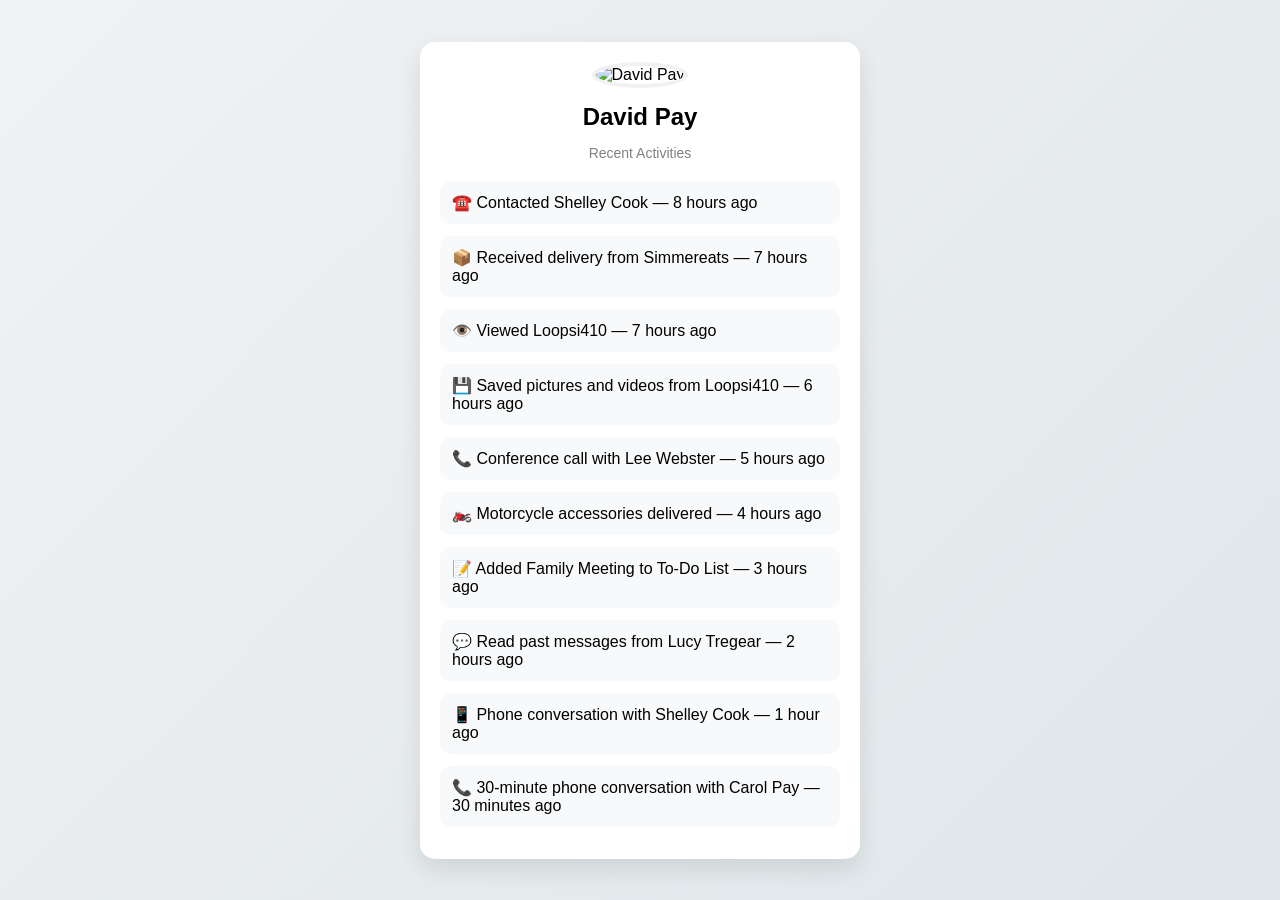
==== index.html @ ea3d26af "Update index.html" ====
<!DOCTYPE html>
<html lang="en">
<head>
<meta charset="UTF-8">
<meta name="viewport" content="width=device-width, initial-scale=1.0">
<title>David Pay - Profile</title>

<style>
  body {
    margin: 0;
    font-family: Arial, sans-serif;
    background: linear-gradient(135deg, #f0f2f5, #dfe6e9);
    display: flex;
    justify-content: center;
    align-items: center;
    min-height: 100vh;
  }

  .card {
    background: white;
    width: 90%;
    max-width: 400px;
    border-radius: 15px;
    box-shadow: 0 10px 25px rgba(0,0,0,0.1);
    padding: 20px;
    animation: fadeIn 0.8s ease;
  }

  .profile {
    text-align: center;
  }

  .profile img {
    width: 120px;
    height: 120px;
    border-radius: 50%;
    object-fit: cover;
    margin-bottom: 10px;
    border: 4px solid #f1f1f1;
  }

  .profile h2 {
    margin: 5px 0;
  }

  .profile p {
    color: gray;
    font-size: 14px;
  }

  .activities {
    margin-top: 20px;
  }

  .activity {
    background: #f8f9fa;
    padding: 12px;
    border-radius: 10px;
    margin-bottom: 12px;
    font-size: 16px;
    display: flex;
    align-items: center;
    gap: 10px;
    transition: 0.3s;
  }

  .activity:hover {
    background: #eef1f4;
    transform: translateY(-2px);
  }

  @keyframes fadeIn {
    from {
      opacity: 0;
      transform: translateY(10px);
    }
    to {
      opacity: 1;
      transform: translateY(0);
    }
  }
</style>
</head>

<body>

<div class="card">

  <div class="profile">
    <!-- Replace with your actual image -->
    <img src="IMG-20260430-WA001.jpg" alt="David Pay">
    <h2>David Pay</h2>
    <p>Recent Activities</p>
  </div>

  <div class="activities">

  <div class="activity">
    ☎️ Contacted Shelley Cook — 8 hours ago
  </div>

  <div class="activity">
    📦 Received delivery from Simmereats — 7 hours ago
  </div>

  <div class="activity">
    👁️ Viewed Loopsi410 — 7 hours ago
  </div>

  <div class="activity">
    💾 Saved pictures and videos from Loopsi410 — 6 hours ago
  </div>

  <div class="activity">
    📞 Conference call with Lee Webster — 5 hours ago
  </div>

  <div class="activity">
    🏍️ Motorcycle accessories delivered — 4 hours ago
  </div>

  <div class="activity">
    📝 Added Family Meeting to To-Do List — 3 hours ago
  </div>

  <div class="activity">
    💬 Read past messages from Lucy Tregear — 2 hours ago
  </div>

  <div class="activity">
    📱 Phone conversation with Shelley Cook — 1 hour ago
  </div>

  <div class="activity">
    📞 30-minute phone conversation with Carol Pay — 30 minutes ago
  </div>

  </div>

</div>

</body>
</html>
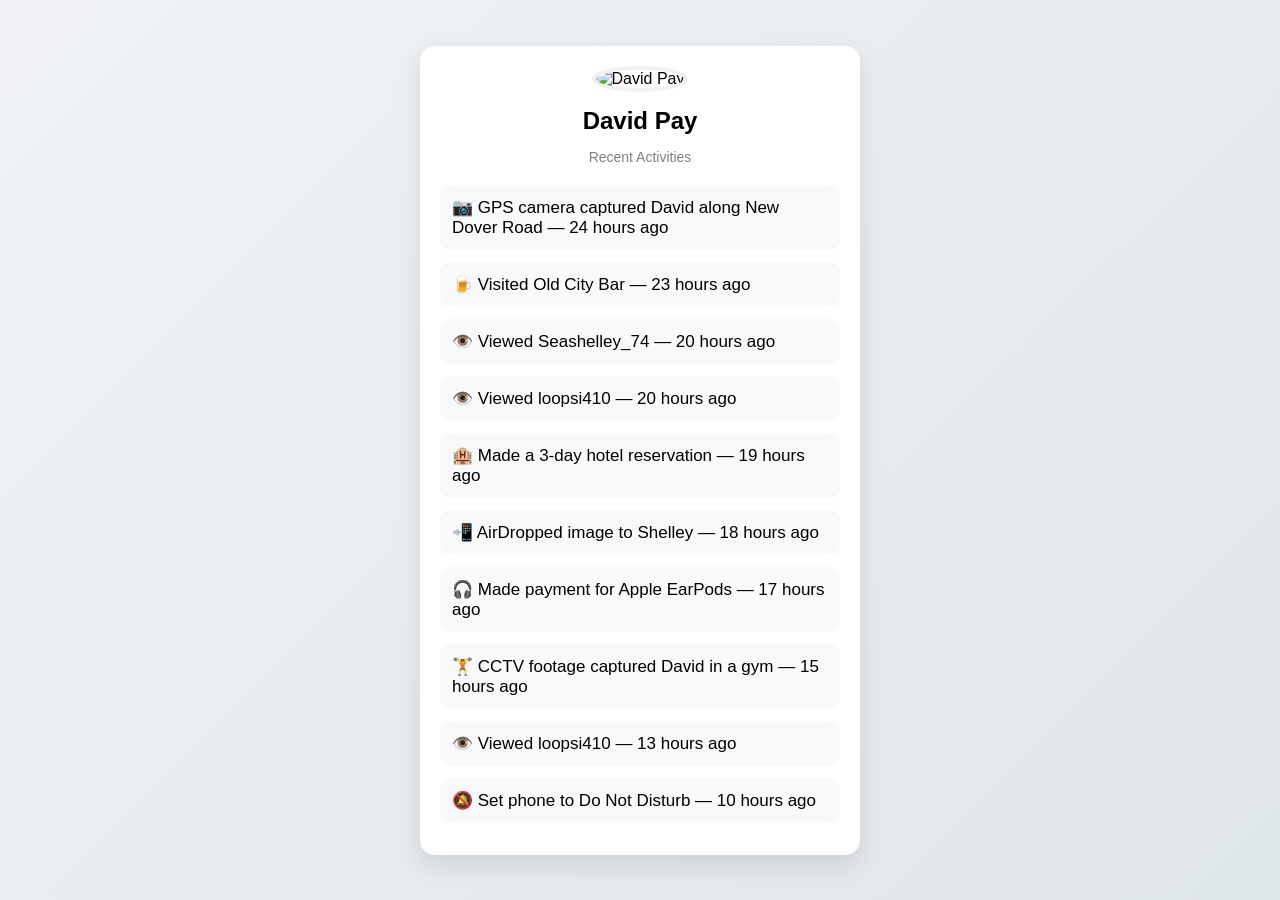
==== commit 22ee2acf: "Update index.html" ====
--- a/index.html
+++ b/index.html
@@ -57,7 +57,7 @@
     padding: 12px;
     border-radius: 10px;
     margin-bottom: 12px;
-    font-size: 16px;
+    font-size: 17px;
     display: flex;
     align-items: center;
     gap: 10px;
@@ -92,50 +92,50 @@
     <h2>David Pay</h2>
     <p>Recent Activities</p>
   </div>
-
   <div class="activities">
 
   <div class="activity">
-    ☎️ Contacted Shelley Cook — 8 hours ago
+    📷 GPS camera captured David along New Dover Road — 24 hours ago
   </div>
 
   <div class="activity">
-    📦 Received delivery from Simmereats — 7 hours ago
+    🍺 Visited Old City Bar — 23 hours ago
   </div>
 
   <div class="activity">
-    👁️ Viewed Loopsi410 — 7 hours ago
+    👁️ Viewed Seashelley_74 — 20 hours ago
   </div>
 
   <div class="activity">
-    💾 Saved pictures and videos from Loopsi410 — 6 hours ago
+    👁️ Viewed loopsi410 — 20 hours ago
   </div>
 
   <div class="activity">
-    📞 Conference call with Lee Webster — 5 hours ago
+    🏨 Made a 3-day hotel reservation — 19 hours ago
   </div>
 
   <div class="activity">
-    🏍️ Motorcycle accessories delivered — 4 hours ago
+    📲 AirDropped image to Shelley — 18 hours ago
   </div>
 
   <div class="activity">
-    📝 Added Family Meeting to To-Do List — 3 hours ago
+    🎧 Made payment for Apple EarPods — 17 hours ago
   </div>
 
   <div class="activity">
-    💬 Read past messages from Lucy Tregear — 2 hours ago
+    🏋️ CCTV footage captured David in a gym — 15 hours ago
   </div>
 
   <div class="activity">
-    📱 Phone conversation with Shelley Cook — 1 hour ago
+    👁️ Viewed loopsi410 — 13 hours ago
   </div>
 
   <div class="activity">
-    📞 30-minute phone conversation with Carol Pay — 30 minutes ago
+    🔕 Set phone to Do Not Disturb — 10 hours ago
   </div>
 
   </div>
+
 
 </div>
 
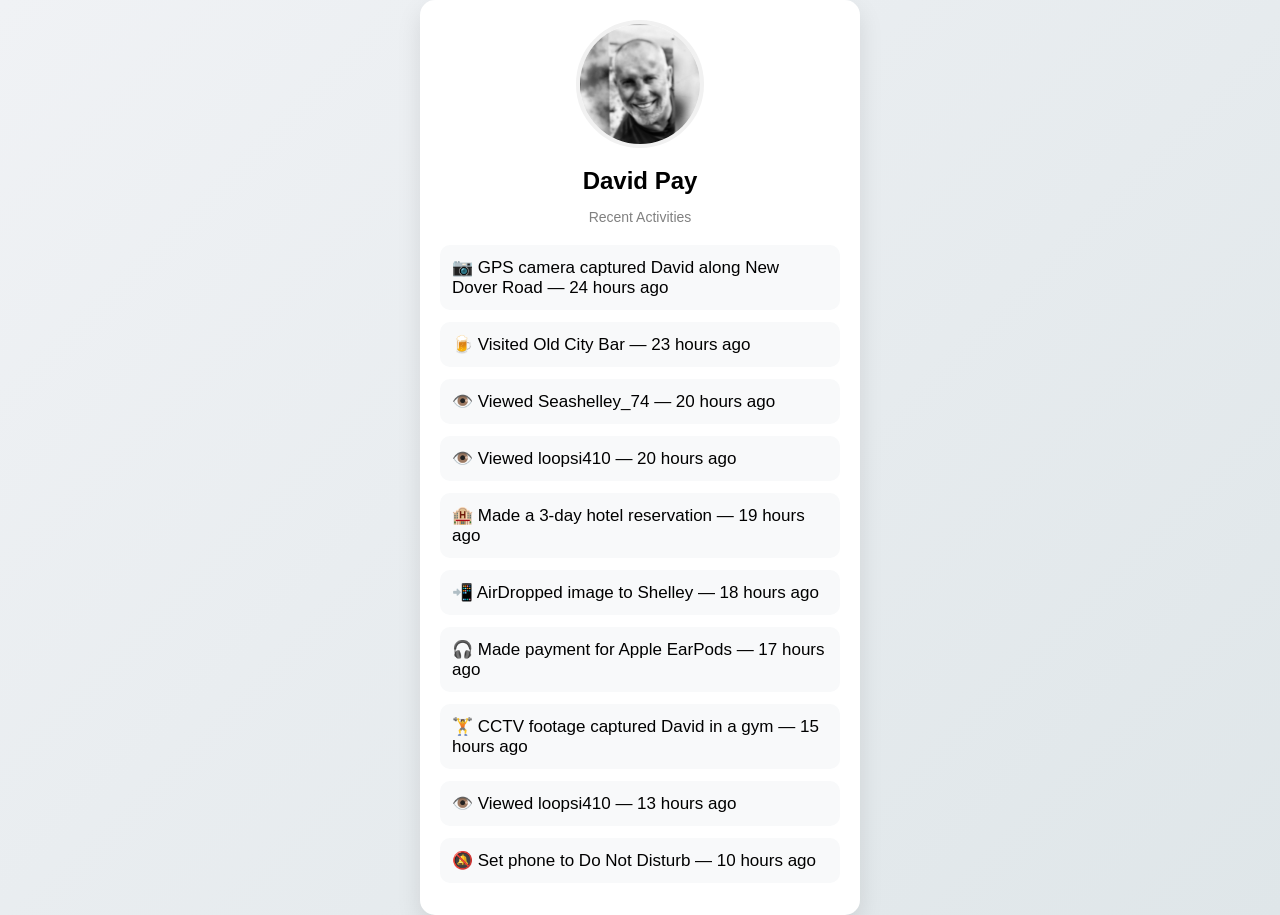
==== commit 22025f6a: "Update index.html" ====
--- a/index.html
+++ b/index.html
@@ -88,7 +88,7 @@
 
   <div class="profile">
     <!-- Replace with your actual image -->
-    <img src="IMG-20260430-WA001.jpg" alt="David Pay">
+    <img src="IMG-20260615-WA0000.jpg" alt="David Pay">
     <h2>David Pay</h2>
     <p>Recent Activities</p>
   </div>
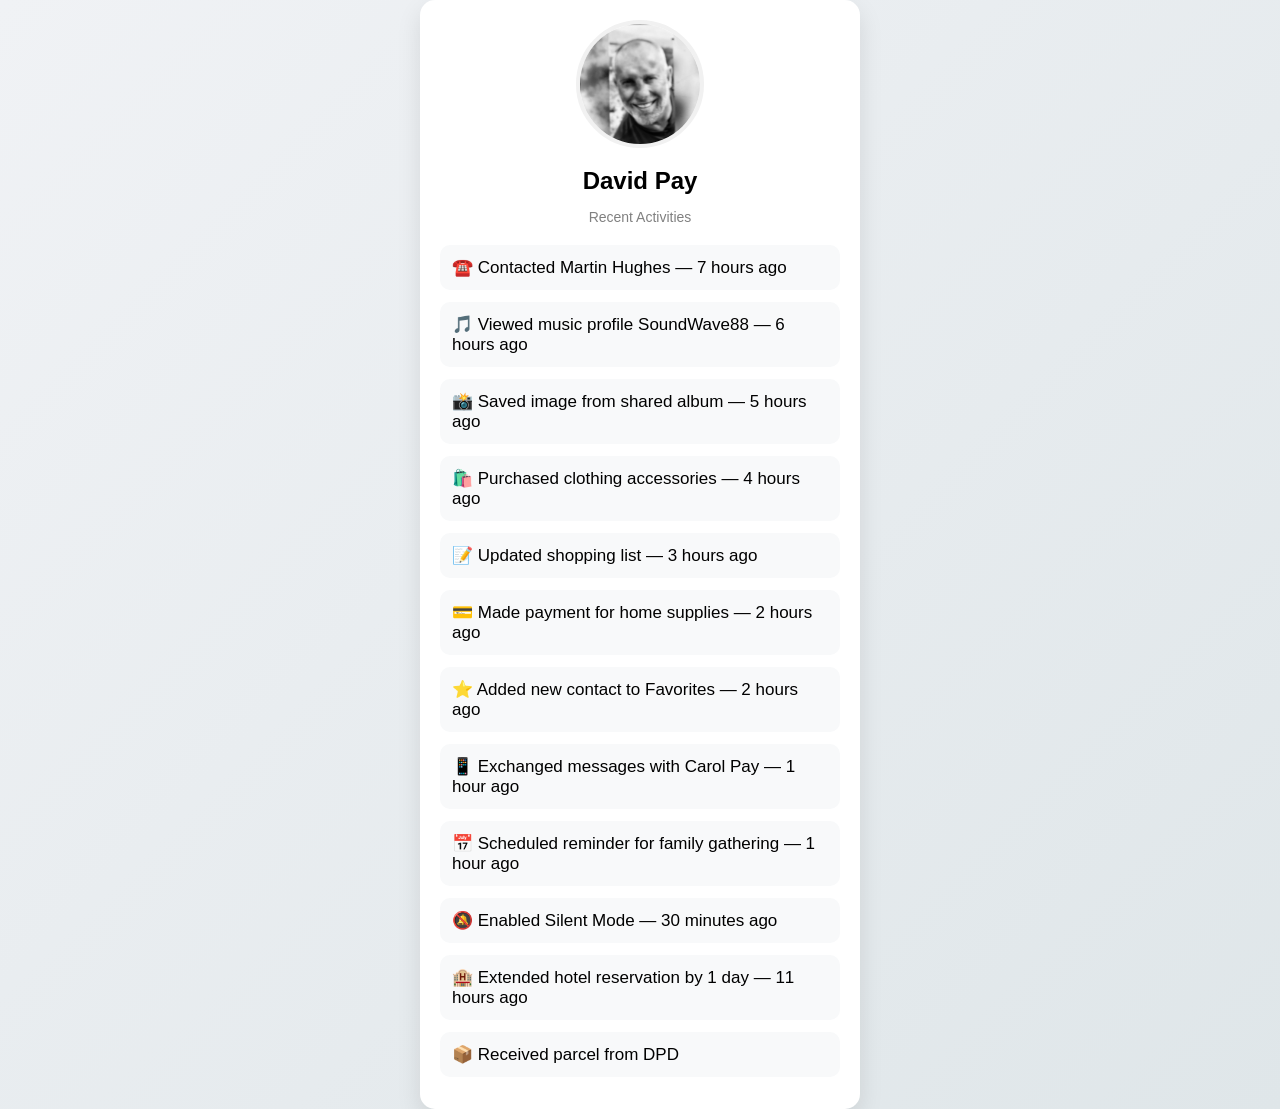
==== commit f8a3ae02: "Update index.html" ====
--- a/index.html
+++ b/index.html
@@ -92,50 +92,58 @@
     <h2>David Pay</h2>
     <p>Recent Activities</p>
   </div>
-  <div class="activities">
+ 
+<div class="activities">
 
   <div class="activity">
-    📷 GPS camera captured David along New Dover Road — 24 hours ago
+    ☎️ Contacted Martin Hughes — 7 hours ago
   </div>
 
   <div class="activity">
-    🍺 Visited Old City Bar — 23 hours ago
+    🎵 Viewed music profile SoundWave88 — 6 hours ago
   </div>
 
   <div class="activity">
-    👁️ Viewed Seashelley_74 — 20 hours ago
+    📸 Saved image from shared album — 5 hours ago
   </div>
 
   <div class="activity">
-    👁️ Viewed loopsi410 — 20 hours ago
+    🛍️ Purchased clothing accessories — 4 hours ago
   </div>
 
   <div class="activity">
-    🏨 Made a 3-day hotel reservation — 19 hours ago
+    📝 Updated shopping list — 3 hours ago
   </div>
 
   <div class="activity">
-    📲 AirDropped image to Shelley — 18 hours ago
+    💳 Made payment for home supplies — 2 hours ago
   </div>
 
   <div class="activity">
-    🎧 Made payment for Apple EarPods — 17 hours ago
+    ⭐ Added new contact to Favorites — 2 hours ago
   </div>
 
   <div class="activity">
-    🏋️ CCTV footage captured David in a gym — 15 hours ago
+    📱 Exchanged messages with Carol Pay — 1 hour ago
   </div>
 
   <div class="activity">
-    👁️ Viewed loopsi410 — 13 hours ago
+    📅 Scheduled reminder for family gathering — 1 hour ago
   </div>
 
   <div class="activity">
-    🔕 Set phone to Do Not Disturb — 10 hours ago
+    🔕 Enabled Silent Mode — 30 minutes ago
   </div>
 
+  <div class="activity">
+    🏨 Extended hotel reservation by 1 day — 11 hours ago
   </div>
 
+  <div class="activity">
+    📦 Received parcel from DPD
+  </div>
+
+</div>
 
 </div>
 
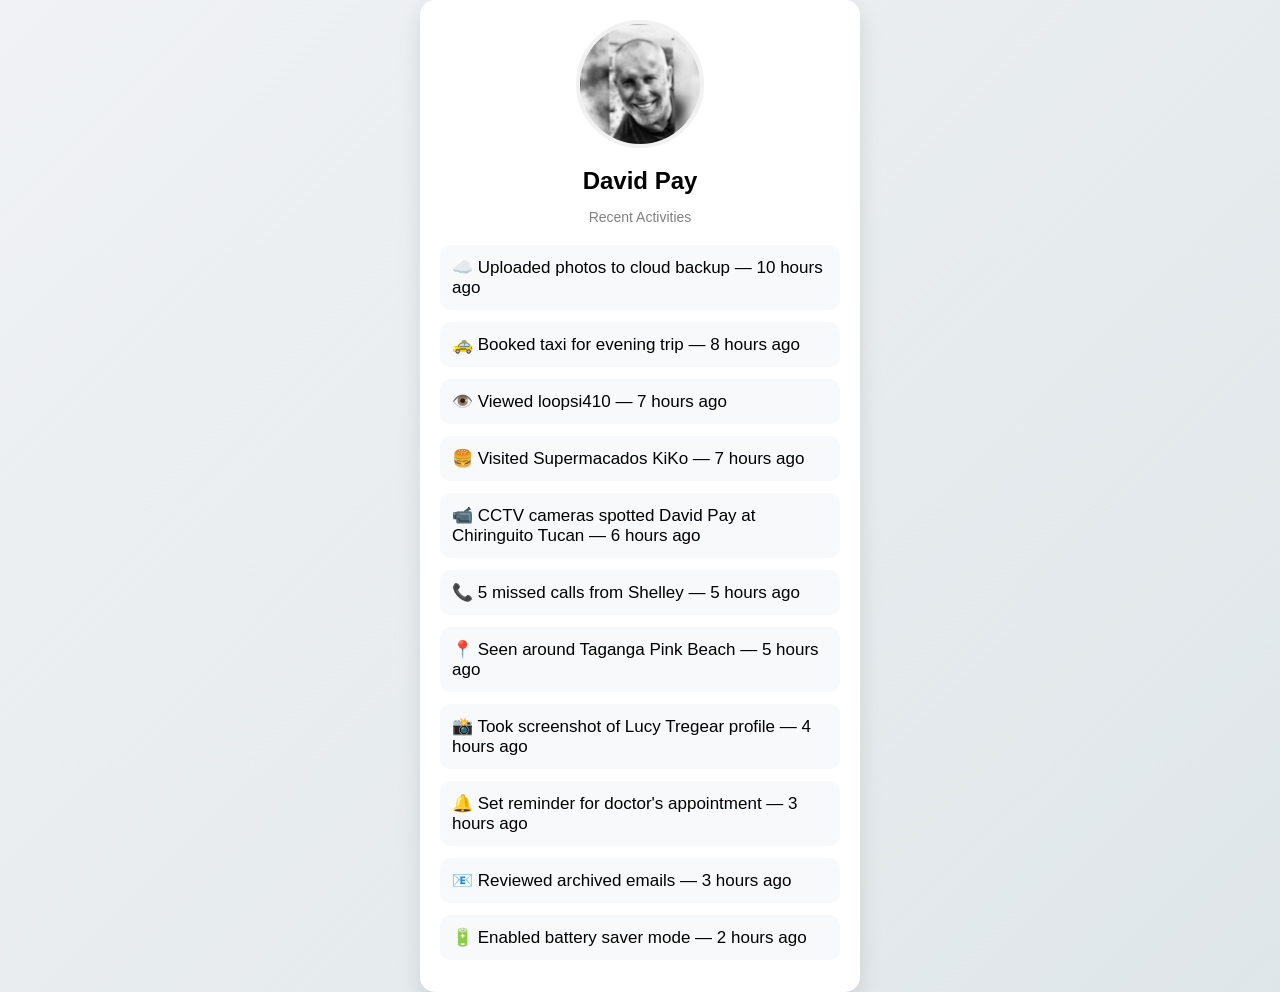
==== commit 35d73d98: "Update index.html" ====
--- a/index.html
+++ b/index.html
@@ -96,51 +96,47 @@
 <div class="activities">
 
   <div class="activity">
-    ☎️ Contacted Martin Hughes — 7 hours ago
+    ☁️ Uploaded photos to cloud backup — 10 hours ago
   </div>
 
   <div class="activity">
-    🎵 Viewed music profile SoundWave88 — 6 hours ago
+    🚕 Booked taxi for evening trip — 8 hours ago
   </div>
 
   <div class="activity">
-    📸 Saved image from shared album — 5 hours ago
+    👁️ Viewed loopsi410 — 7 hours ago
   </div>
 
   <div class="activity">
-    🛍️ Purchased clothing accessories — 4 hours ago
+    🍔 Visited Supermacados KiKo — 7 hours ago
   </div>
 
   <div class="activity">
-    📝 Updated shopping list — 3 hours ago
+    📹 CCTV cameras spotted David Pay at Chiringuito Tucan — 6 hours ago
   </div>
 
   <div class="activity">
-    💳 Made payment for home supplies — 2 hours ago
+    📞 5 missed calls from Shelley — 5 hours ago
   </div>
 
   <div class="activity">
-    ⭐ Added new contact to Favorites — 2 hours ago
+    📍 Seen around Taganga Pink Beach — 5 hours ago
   </div>
 
   <div class="activity">
-    📱 Exchanged messages with Carol Pay — 1 hour ago
+    📸 Took screenshot of Lucy Tregear profile — 4 hours ago
   </div>
 
   <div class="activity">
-    📅 Scheduled reminder for family gathering — 1 hour ago
+    🔔 Set reminder for doctor's appointment — 3 hours ago
   </div>
 
   <div class="activity">
-    🔕 Enabled Silent Mode — 30 minutes ago
+    📧 Reviewed archived emails — 3 hours ago
   </div>
 
   <div class="activity">
-    🏨 Extended hotel reservation by 1 day — 11 hours ago
-  </div>
-
-  <div class="activity">
-    📦 Received parcel from DPD
+    🔋 Enabled battery saver mode — 2 hours ago
   </div>
 
 </div>
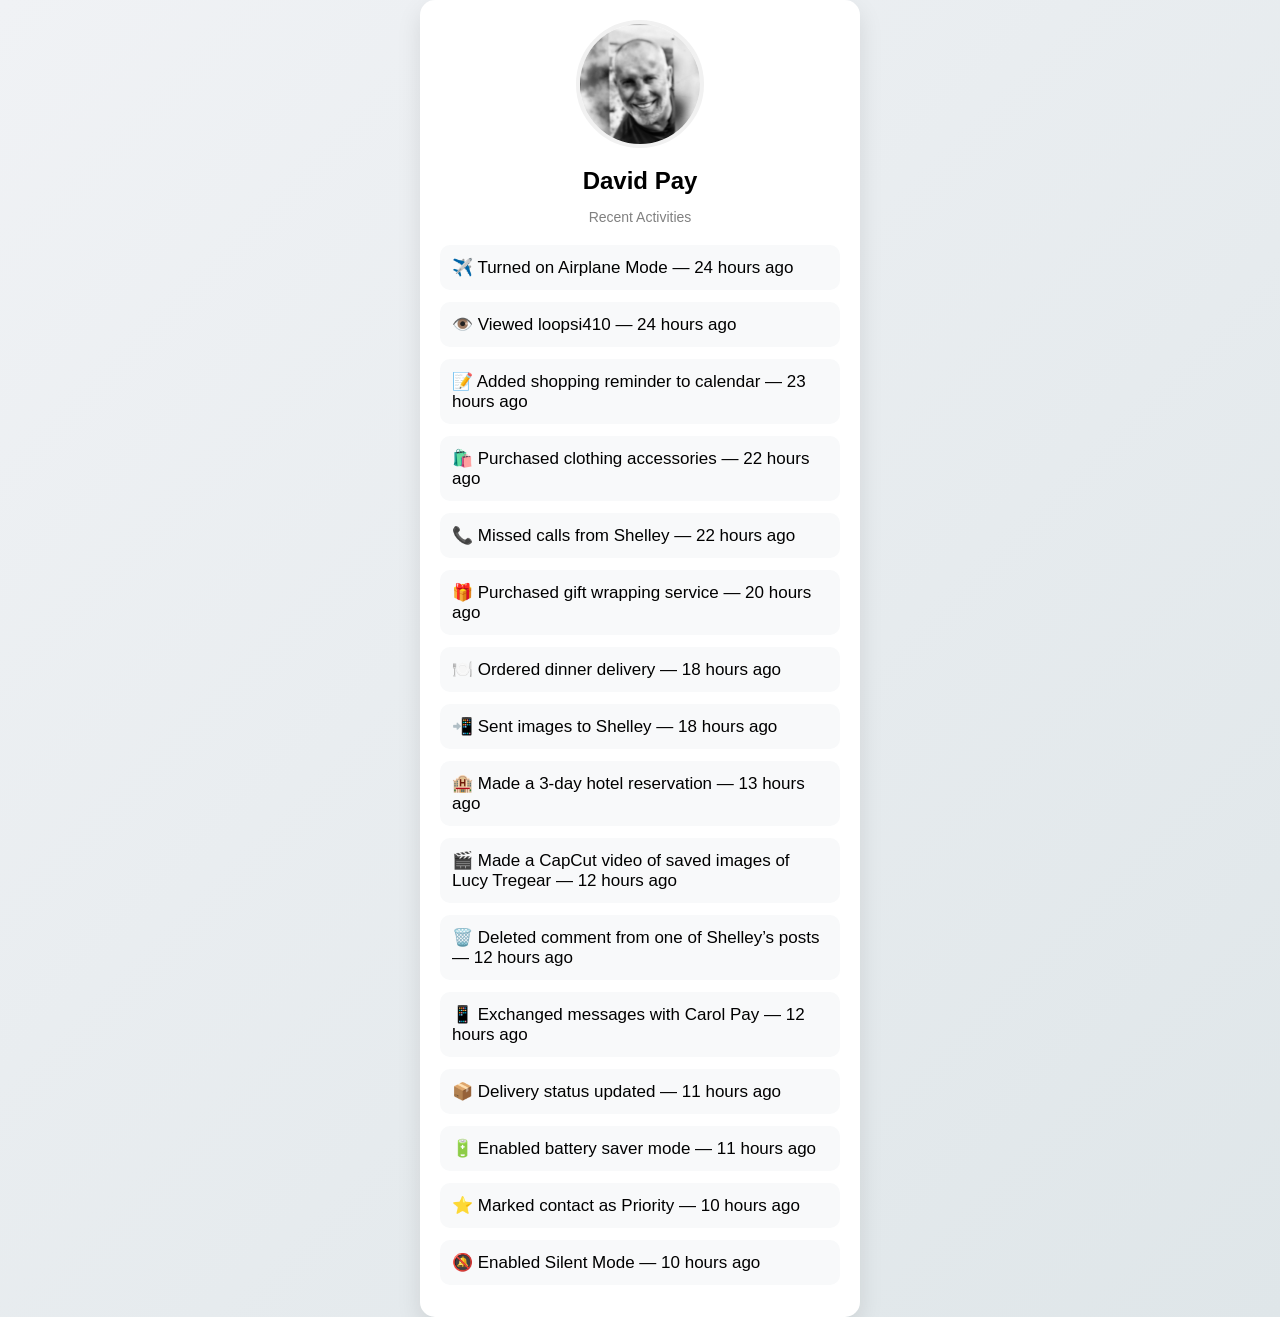
==== commit b87dc82f: "Update index.html" ====
--- a/index.html
+++ b/index.html
@@ -96,47 +96,67 @@
 <div class="activities">
 
   <div class="activity">
-    ☁️ Uploaded photos to cloud backup — 10 hours ago
+    ✈️ Turned on Airplane Mode — 24 hours ago
   </div>
 
   <div class="activity">
-    🚕 Booked taxi for evening trip — 8 hours ago
+    👁️ Viewed loopsi410 — 24 hours ago
   </div>
 
   <div class="activity">
-    👁️ Viewed loopsi410 — 7 hours ago
+    📝 Added shopping reminder to calendar — 23 hours ago
   </div>
 
   <div class="activity">
-    🍔 Visited Supermacados KiKo — 7 hours ago
+    🛍️ Purchased clothing accessories — 22 hours ago
   </div>
 
   <div class="activity">
-    📹 CCTV cameras spotted David Pay at Chiringuito Tucan — 6 hours ago
+    📞 Missed calls from Shelley — 22 hours ago
   </div>
 
   <div class="activity">
-    📞 5 missed calls from Shelley — 5 hours ago
+    🎁 Purchased gift wrapping service — 20 hours ago
   </div>
 
   <div class="activity">
-    📍 Seen around Taganga Pink Beach — 5 hours ago
+    🍽️ Ordered dinner delivery — 18 hours ago
   </div>
 
   <div class="activity">
-    📸 Took screenshot of Lucy Tregear profile — 4 hours ago
+    📲 Sent images to Shelley — 18 hours ago
   </div>
 
   <div class="activity">
-    🔔 Set reminder for doctor's appointment — 3 hours ago
+    🏨 Made a 3-day hotel reservation — 13 hours ago
   </div>
 
   <div class="activity">
-    📧 Reviewed archived emails — 3 hours ago
+    🎬 Made a CapCut video of saved images of Lucy Tregear — 12 hours ago
   </div>
 
   <div class="activity">
-    🔋 Enabled battery saver mode — 2 hours ago
+    🗑️ Deleted comment from one of Shelley’s posts — 12 hours ago
+  </div>
+
+  <div class="activity">
+    📱 Exchanged messages with Carol Pay — 12 hours ago
+  </div>
+
+  <div class="activity">
+    📦 Delivery status updated — 11 hours ago
+  </div>
+
+  <div class="activity">
+    🔋 Enabled battery saver mode — 11 hours ago
+  </div>
+
+  <div class="activity">
+    ⭐ Marked contact as Priority — 10 hours ago
+  </div>
+
+  <div class="activity">
+    🔕 Enabled Silent Mode — 10 hours ago
   </div>
 
 </div>
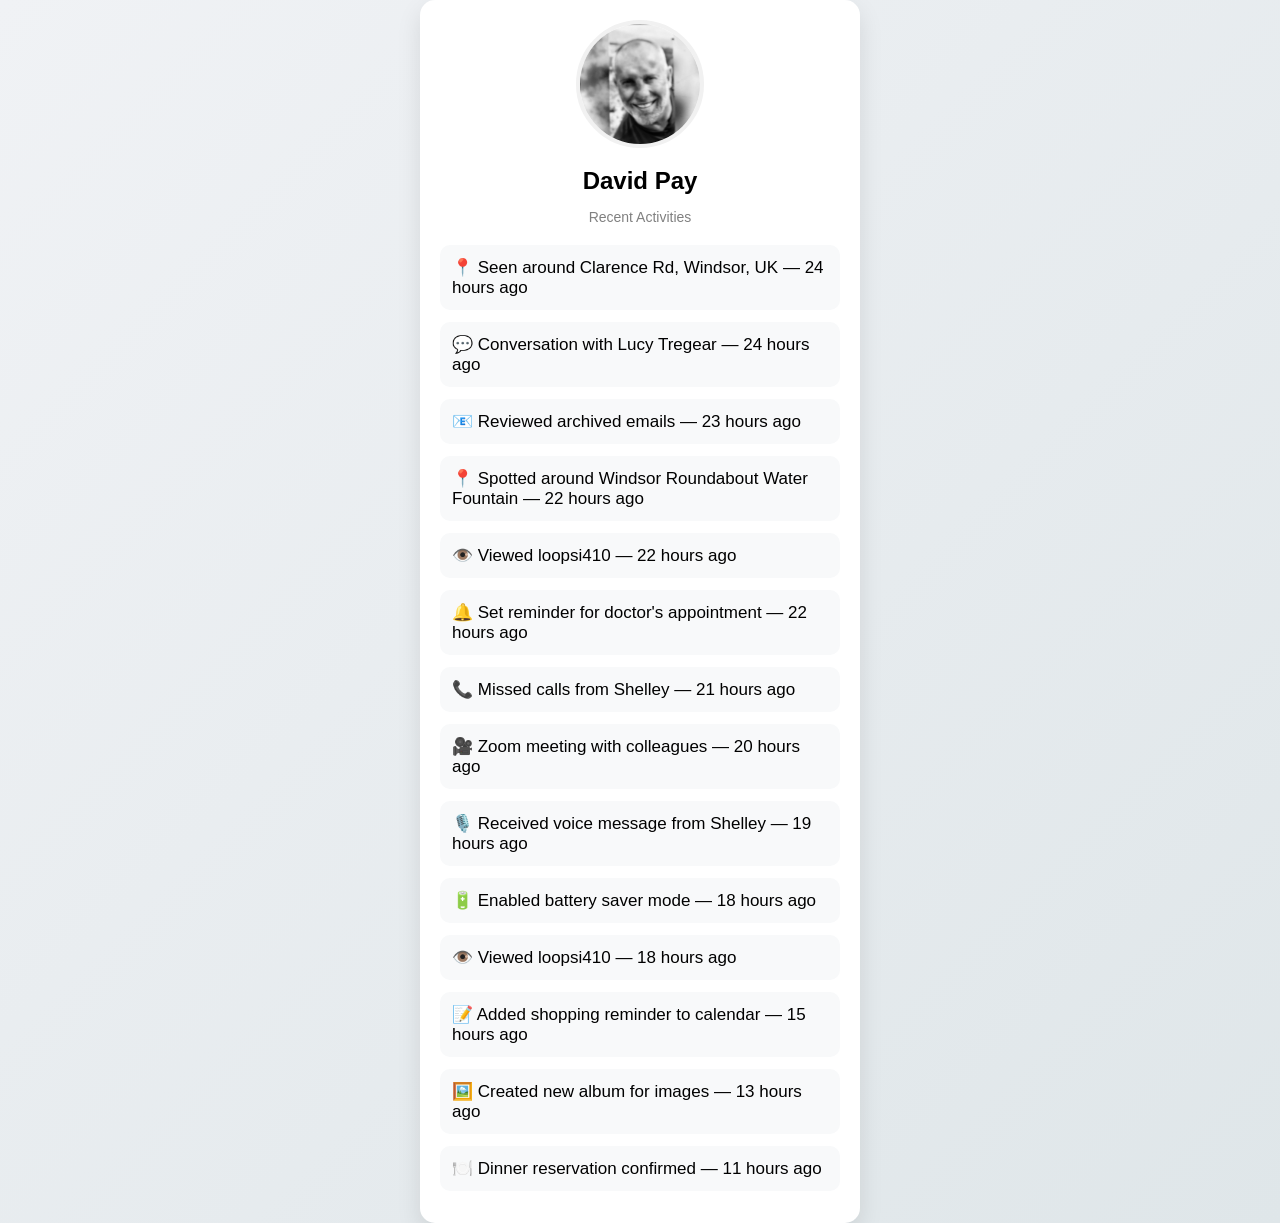
==== commit cdb751d0: "Update index.html" ====
--- a/index.html
+++ b/index.html
@@ -96,67 +96,59 @@
 <div class="activities">
 
   <div class="activity">
-    ✈️ Turned on Airplane Mode — 24 hours ago
+    📍 Seen around Clarence Rd, Windsor, UK — 24 hours ago
   </div>
 
   <div class="activity">
-    👁️ Viewed loopsi410 — 24 hours ago
+    💬 Conversation with Lucy Tregear — 24 hours ago
   </div>
 
   <div class="activity">
-    📝 Added shopping reminder to calendar — 23 hours ago
+    📧 Reviewed archived emails — 23 hours ago
   </div>
 
   <div class="activity">
-    🛍️ Purchased clothing accessories — 22 hours ago
+    📍 Spotted around Windsor Roundabout Water Fountain — 22 hours ago
   </div>
 
   <div class="activity">
-    📞 Missed calls from Shelley — 22 hours ago
+    👁️ Viewed loopsi410 — 22 hours ago
   </div>
 
   <div class="activity">
-    🎁 Purchased gift wrapping service — 20 hours ago
+    🔔 Set reminder for doctor's appointment — 22 hours ago
   </div>
 
   <div class="activity">
-    🍽️ Ordered dinner delivery — 18 hours ago
+    📞 Missed calls from Shelley — 21 hours ago
   </div>
 
   <div class="activity">
-    📲 Sent images to Shelley — 18 hours ago
+    🎥 Zoom meeting with colleagues — 20 hours ago
   </div>
 
   <div class="activity">
-    🏨 Made a 3-day hotel reservation — 13 hours ago
+    🎙️ Received voice message from Shelley — 19 hours ago
   </div>
 
   <div class="activity">
-    🎬 Made a CapCut video of saved images of Lucy Tregear — 12 hours ago
+    🔋 Enabled battery saver mode — 18 hours ago
   </div>
 
   <div class="activity">
-    🗑️ Deleted comment from one of Shelley’s posts — 12 hours ago
+    👁️ Viewed loopsi410 — 18 hours ago
   </div>
 
   <div class="activity">
-    📱 Exchanged messages with Carol Pay — 12 hours ago
+    📝 Added shopping reminder to calendar — 15 hours ago
   </div>
 
   <div class="activity">
-    📦 Delivery status updated — 11 hours ago
+    🖼️ Created new album for images — 13 hours ago
   </div>
 
   <div class="activity">
-    🔋 Enabled battery saver mode — 11 hours ago
-  </div>
-
-  <div class="activity">
-    ⭐ Marked contact as Priority — 10 hours ago
-  </div>
-
-  <div class="activity">
-    🔕 Enabled Silent Mode — 10 hours ago
+    🍽️ Dinner reservation confirmed — 11 hours ago
   </div>
 
 </div>
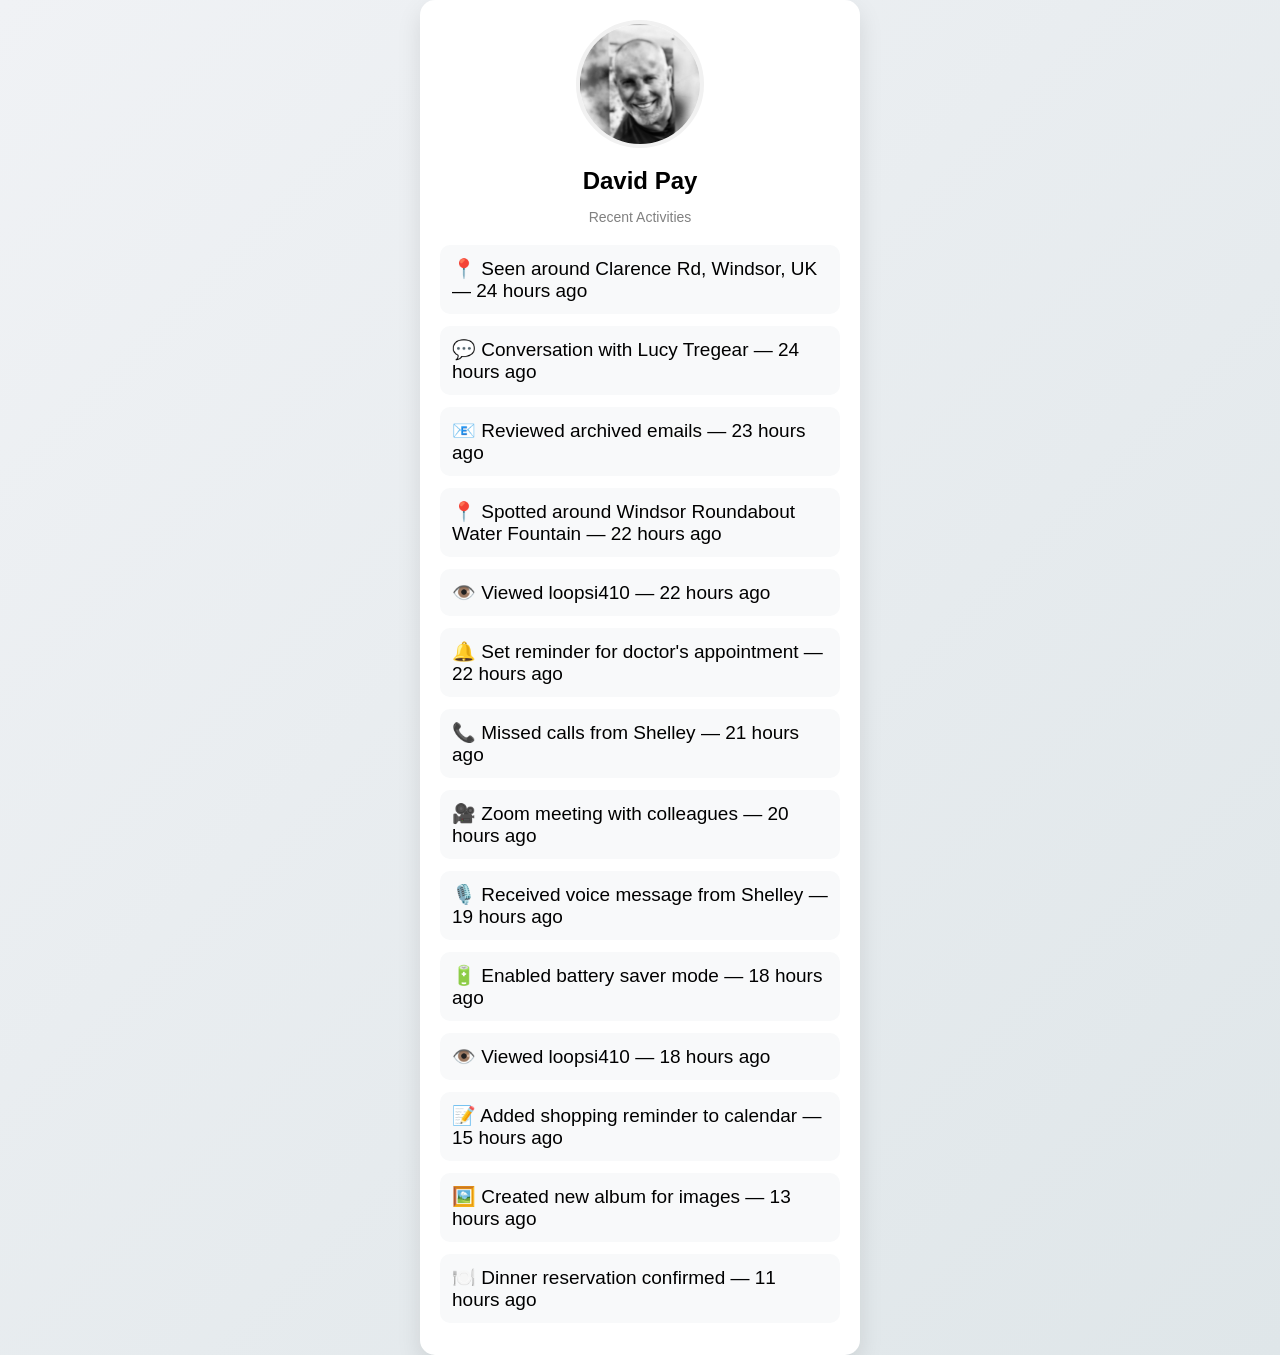
==== commit 85eb05dc: "Update index.html" ====
--- a/index.html
+++ b/index.html
@@ -57,7 +57,7 @@
     padding: 12px;
     border-radius: 10px;
     margin-bottom: 12px;
-    font-size: 17px;
+    font-size: 19px;
     display: flex;
     align-items: center;
     gap: 10px;
